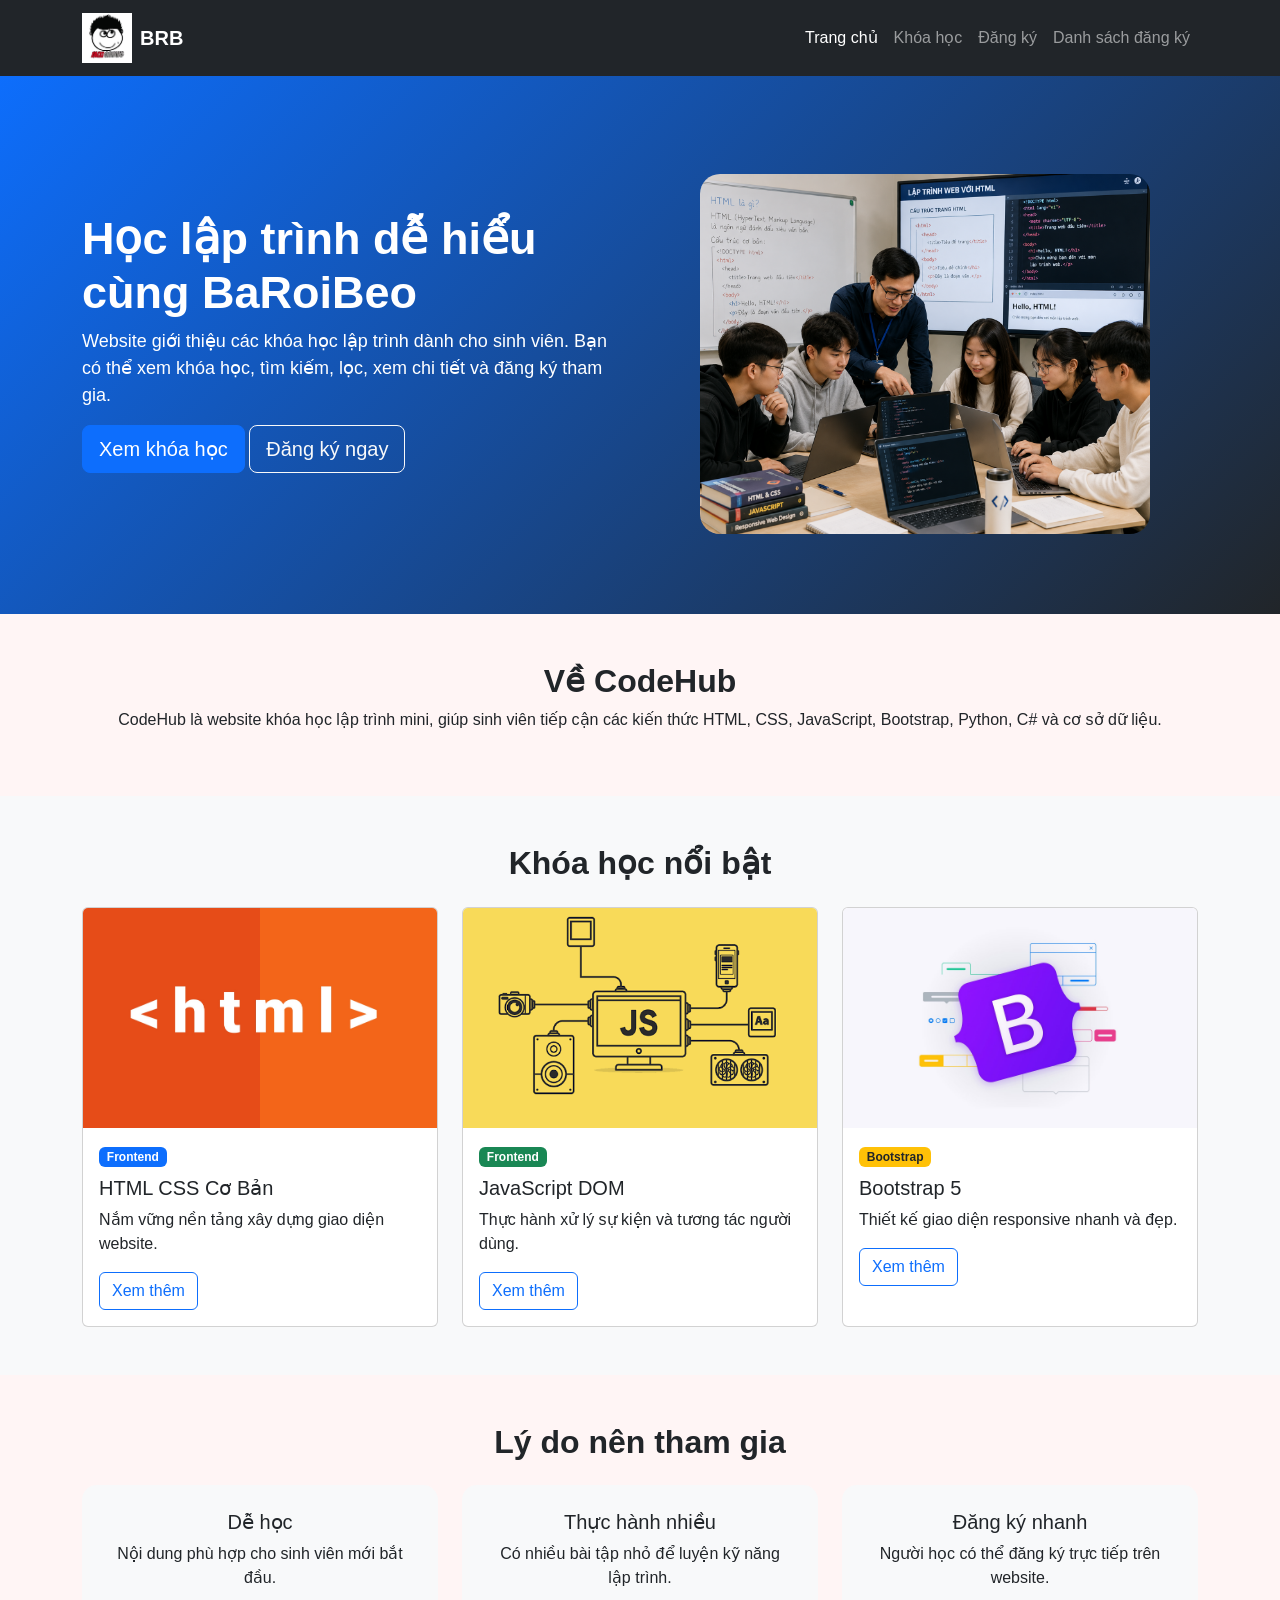
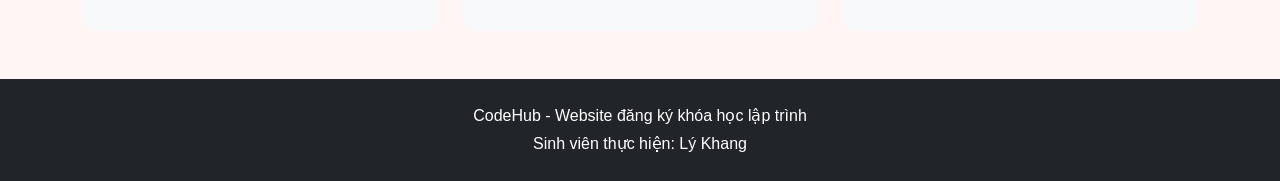
==== index.html @ 0f8fac26 "first commit" ====
<!DOCTYPE html>
<html lang="vi">
<head>
    <meta charset="UTF-8">
    <meta name="viewport" content="width=device-width, initial-scale=1.0">
    <title>CodeHub - Trang chủ</title>

    <link href="https://cdn.jsdelivr.net/npm/bootstrap@5.3.3/dist/css/bootstrap.min.css" rel="stylesheet">
    <link rel="stylesheet" href="assets/css/style.css">
</head>
<body>

<nav class="navbar navbar-expand-lg navbar-dark bg-dark fixed-top">
    <div class="container">
         <a class="navbar-brand d-flex align-items-center" href="index.html">
    <img
        src="/MEDIA/IMAGE/Mixigaming-Logo.jpg"
        alt="Logo"
        width="50"
        class="me-2">
    <span class="fw-bold">
        BRB
    </span>
</a>

        <button class="navbar-toggler" type="button" data-bs-toggle="collapse" data-bs-target="#mainNavbar">
            <span class="navbar-toggler-icon"></span>
        </button>

        <div class="collapse navbar-collapse" id="mainNavbar">
            <ul class="navbar-nav ms-auto">
                <li class="nav-item"><a class="nav-link active" href="index.html">Trang chủ</a></li>
                <li class="nav-item"><a class="nav-link" href="courses.html">Khóa học</a></li>
                <li class="nav-item"><a class="nav-link" href="register.html">Đăng ký</a></li>
                <li class="nav-item"><a class="nav-link" href="registrations.html">Danh sách đăng ký</a></li>
            </ul>
        </div>
    </div>
</nav>

<section class="hero-section">
    <div class="container">
        <div class="row align-items-center">
            <div class="col-lg-6">
                <h1 class="hero-title">Học lập trình dễ hiểu cùng BaRoiBeo</h1>
                <p class="hero-text">
                    Website giới thiệu các khóa học lập trình dành cho sinh viên.
                    Bạn có thể xem khóa học, tìm kiếm, lọc, xem chi tiết và đăng ký tham gia.
                </p>
                <a href="courses.html" class="btn btn-primary btn-lg">Xem khóa học</a>
                <a href="register.html" class="btn btn-outline-light btn-lg">Đăng ký ngay</a>
            </div>

            <div class="col-lg-6 text-center mt-4">
                <img src="/MEDIA/IMAGE/WEB_MAIN/Anh-hero.png" alt="Banner" class="img-fluid hero-img">
            </div>
        </div>
    </div>
</section>

<section class="py-5">
    <div class="container text-center">
        <h2 class="section-title">Về CodeHub</h2>
        <p>
            CodeHub là website khóa học lập trình mini, giúp sinh viên tiếp cận các kiến thức
            HTML, CSS, JavaScript, Bootstrap, Python, C# và cơ sở dữ liệu.
        </p>
    </div>
</section>

<section class="py-5 bg-light">
    <div class="container">
        <h2 class="section-title text-center mb-4">Khóa học nổi bật</h2>

        <div class="row g-4">
            <div class="col-md-4">
                <div class="card h-100 course-card">
                    <img src="/MEDIA/IMAGE/WEB_MAIN/html.jpg" class="card-img-top" alt="HTML CSS">
                    <div class="card-body">
                        <span class="badge bg-primary">Frontend</span>
                        <h5 class="mt-2">HTML CSS Cơ Bản</h5>
                        <p>Nắm vững nền tảng xây dựng giao diện website.</p>
                        <a href="courses.html" class="btn btn-outline-primary">Xem thêm</a>
                    </div>
                </div>
            </div>

            <div class="col-md-4">
                <div class="card h-100 course-card">
                    <img src="/MEDIA/IMAGE/WEB_MAIN/images.png" class="card-img-top" alt="JavaScript">
                    <div class="card-body">
                        <span class="badge bg-success">Frontend</span>
                        <h5 class="mt-2">JavaScript DOM</h5>
                        <p>Thực hành xử lý sự kiện và tương tác người dùng.</p>
                        <a href="courses.html" class="btn btn-outline-primary">Xem thêm</a>
                    </div>
                </div>
            </div>

            <div class="col-md-4">
                <div class="card h-100 course-card">
                    <img src="/MEDIA/IMAGE/WEB_MAIN/Boostrap5.jpg" class="card-img-top" alt="Bootstrap">
                    <div class="card-body">
                        <span class="badge bg-warning text-dark">Bootstrap</span>
                        <h5 class="mt-2">Bootstrap 5</h5>
                        <p>Thiết kế giao diện responsive nhanh và đẹp.</p>
                        <a href="courses.html" class="btn btn-outline-primary">Xem thêm</a>
                    </div>
                </div>
            </div>
        </div>
    </div>
</section>

<section class="py-5">
    <div class="container">
        <h2 class="section-title text-center mb-4">Lý do nên tham gia</h2>

        <div class="row g-4 text-center">
            <div class="col-md-4">
                <div class="benefit-box">
                    <h5>Dễ học</h5>
                    <p>Nội dung phù hợp cho sinh viên mới bắt đầu.</p>
                </div>
            </div>

            <div class="col-md-4">
                <div class="benefit-box">
                    <h5>Thực hành nhiều</h5>
                    <p>Có nhiều bài tập nhỏ để luyện kỹ năng lập trình.</p>
                </div>
            </div>

            <div class="col-md-4">
                <div class="benefit-box">
                    <h5>Đăng ký nhanh</h5>
                    <p>Người học có thể đăng ký trực tiếp trên website.</p>
                </div>
            </div>
        </div>
    </div>
</section>

<footer class="footer text-center">
    <p class="mb-1">CodeHub - Website đăng ký khóa học lập trình</p>
    <p class="mb-0">Sinh viên thực hiện: Lý Khang</p>
</footer>

<script src="https://cdn.jsdelivr.net/npm/bootstrap@5.3.3/dist/js/bootstrap.bundle.min.js"></script>

</body>
</html>
---- assets/css/style.css ----
body {
    font-family: Arial, sans-serif;
    padding-top: 70px;
}

.logo {
    width: 45px;
    height: 45px;
    object-fit: contain;
}

.hero-section {
    background: linear-gradient(135deg, #0d6efd, #212529);
    color: white;
    padding: 80px 0;
}

.hero-title {
    font-size: 45px;
    font-weight: bold;
}

.hero-text {
    font-size: 18px;
}

.hero-img {
    max-height: 360px;
    border-radius: 20px;
}

.section-title {
    font-weight: bold;
}

.course-card {
    transition: 0.3s;
}

.course-card:hover {
    transform: translateY(-6px);
}

.course-card img {
    height: 220px;
    object-fit: cover;
}

.benefit-box {
    background-color: #f8f9fa;
    padding: 25px;
    border-radius: 15px;
    height: 100%;
}

.footer {
    background-color: #212529;
    color: white;
    padding: 25px 0;
}

@media (max-width: 768px) {
    .hero-title {
        font-size: 32px;
    }

    .hero-section {
        text-align: center;
    }
}


#registerForm {
    max-width: 700px;
    margin: 0 auto;
    border: none;
    border-top: 6px solid #dc3545;
    border-radius: 18px;
    background-color: #ffffff;
}

#registerForm .form-label {
    font-weight: bold;
    color: #212529;
}

#registerForm .form-control,
#registerForm .form-select {
    border-radius: 10px;
    border: 1px solid #ced4da;
    padding: 10px 12px;
}

#registerForm .form-control:focus,
#registerForm .form-select:focus {
    border-color: #dc3545;
    box-shadow: 0 0 0 0.2rem rgba(220, 53, 69, 0.25);
}

#registerForm .btn-primary {
    background-color: #dc3545;
    border-color: #dc3545;
    border-radius: 10px;
    padding: 10px;
    font-weight: bold;
}

#registerForm .btn-primary:hover {
    background-color: #bb2d3b;
    border-color: #bb2d3b;
}

.text-danger {
    font-size: 14px;
    margin-top: 5px;
    display: block;
}

main h1 {
    color: #dc3545;
    font-weight: bold;
}

body {
    background-color: #fff5f5;
}
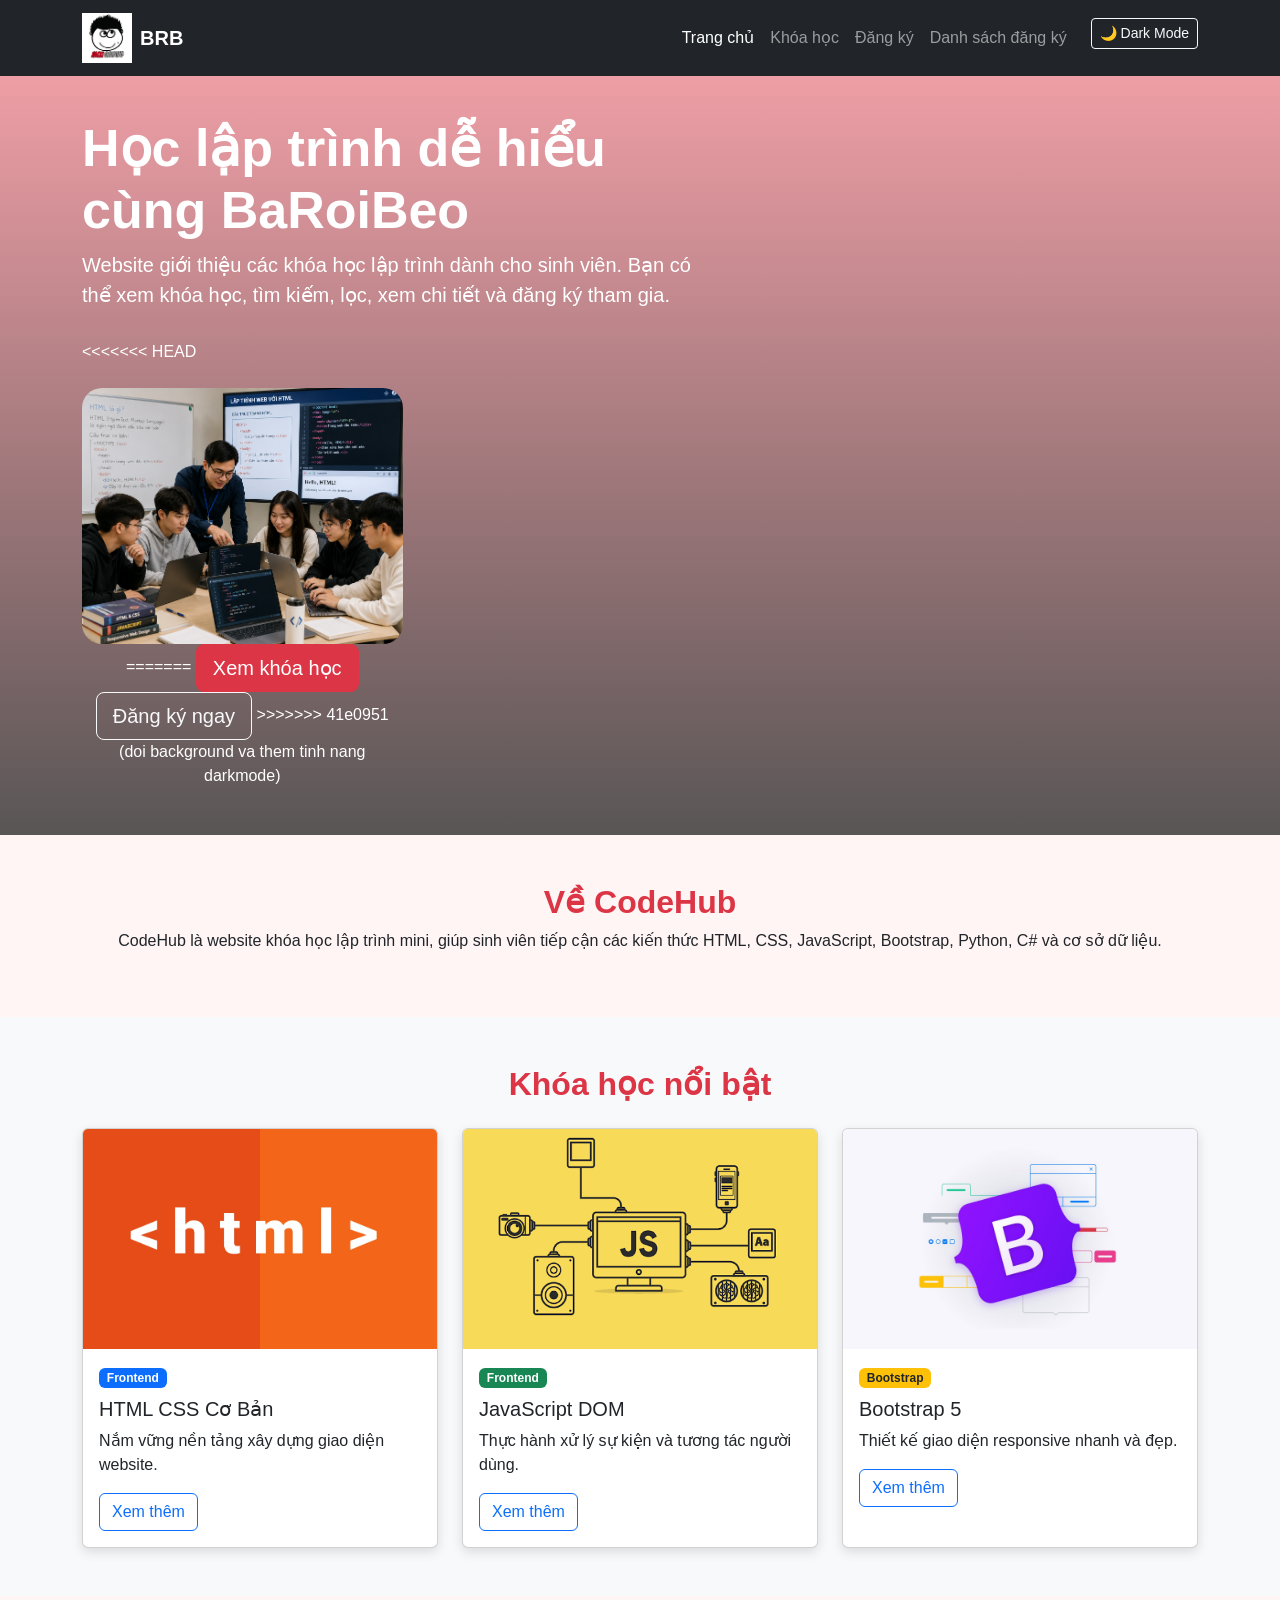
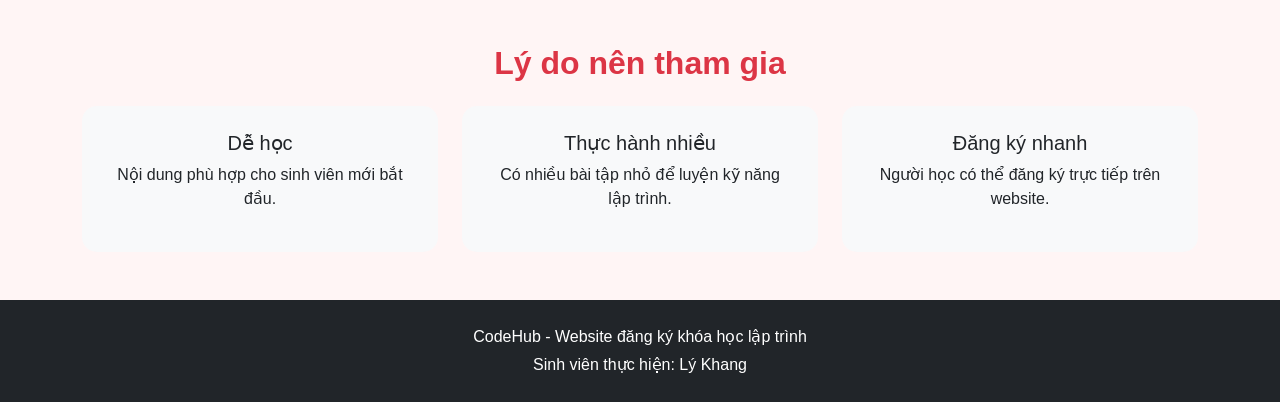
==== commit 65540a8d: "doi background va them tinh nang darkmode" ====
--- a/index.html
+++ b/index.html
@@ -7,6 +7,7 @@
 
     <link href="https://cdn.jsdelivr.net/npm/bootstrap@5.3.3/dist/css/bootstrap.min.css" rel="stylesheet">
     <link rel="stylesheet" href="assets/css/style.css">
+    <link rel="icon" href="MEDIA/IMAGE/Mixigaming-Logo.jpg" type="image/x-icon">
 </head>
 <body>
 
@@ -14,7 +15,7 @@
     <div class="container">
          <a class="navbar-brand d-flex align-items-center" href="index.html">
     <img
-        src="/MEDIA/IMAGE/Mixigaming-Logo.jpg"
+        src="MEDIA/IMAGE/Mixigaming-Logo.jpg"
         alt="Logo"
         width="50"
         class="me-2">
@@ -33,29 +34,54 @@
                 <li class="nav-item"><a class="nav-link" href="courses.html">Khóa học</a></li>
                 <li class="nav-item"><a class="nav-link" href="register.html">Đăng ký</a></li>
                 <li class="nav-item"><a class="nav-link" href="registrations.html">Danh sách đăng ký</a></li>
+                <li class="nav-item">
+                    <button id="darkModeBtn" class="btn btn-outline-light btn-sm ms-lg-3">
+                        🌙 Dark Mode
+                    </button>
+                </li>
             </ul>
         </div>
     </div>
+
+
 </nav>
 
-<section class="hero-section">
-    <div class="container">
+<section class="hero-video-section">
+
+    <video autoplay muted loop playsinline class="bg-video">
+        <source src="assets/video/background..mp4" type="video/mp4">
+    </video>
+
+    <div class="video-overlay"></div>
+
+    <div class="container hero-content">
         <div class="row align-items-center">
-            <div class="col-lg-6">
-                <h1 class="hero-title">Học lập trình dễ hiểu cùng BaRoiBeo</h1>
+            <div class="col-lg-7">
+                <h1 class="hero-title">
+                    Học lập trình dễ hiểu cùng BaRoiBeo
+                </h1>
+
                 <p class="hero-text">
                     Website giới thiệu các khóa học lập trình dành cho sinh viên.
                     Bạn có thể xem khóa học, tìm kiếm, lọc, xem chi tiết và đăng ký tham gia.
                 </p>
-                <a href="courses.html" class="btn btn-primary btn-lg">Xem khóa học</a>
-                <a href="register.html" class="btn btn-outline-light btn-lg">Đăng ký ngay</a>
-            </div>
 
+<<<<<<< HEAD
             <div class="col-lg-6 text-center mt-4">
-                <img src="/MEDIA/IMAGE/WEB_MAIN/Anh-hero.png" alt="Banner" class="img-fluid hero-img">
+                <img src="MEDIA/IMAGE/WEB_MAIN/Anh-hero.png" alt="Banner" class="img-fluid hero-img">
+=======
+                <a href="courses.html" class="btn btn-danger btn-lg">
+                    Xem khóa học
+                </a>
+
+                <a href="register.html" class="btn btn-outline-light btn-lg">
+                    Đăng ký ngay
+                </a>
+>>>>>>> 41e0951 (doi background va them tinh nang darkmode)
             </div>
         </div>
     </div>
+
 </section>
 
 <section class="py-5">
@@ -75,7 +101,7 @@
         <div class="row g-4">
             <div class="col-md-4">
                 <div class="card h-100 course-card">
-                    <img src="/MEDIA/IMAGE/WEB_MAIN/html.jpg" class="card-img-top" alt="HTML CSS">
+                    <img src="MEDIA/IMAGE/WEB_MAIN/html.jpg" class="card-img-top" alt="HTML CSS">
                     <div class="card-body">
                         <span class="badge bg-primary">Frontend</span>
                         <h5 class="mt-2">HTML CSS Cơ Bản</h5>
@@ -87,7 +113,7 @@
 
             <div class="col-md-4">
                 <div class="card h-100 course-card">
-                    <img src="/MEDIA/IMAGE/WEB_MAIN/images.png" class="card-img-top" alt="JavaScript">
+                    <img src="MEDIA/IMAGE/WEB_MAIN/images.png" class="card-img-top" alt="JavaScript">
                     <div class="card-body">
                         <span class="badge bg-success">Frontend</span>
                         <h5 class="mt-2">JavaScript DOM</h5>
@@ -99,7 +125,7 @@
 
             <div class="col-md-4">
                 <div class="card h-100 course-card">
-                    <img src="/MEDIA/IMAGE/WEB_MAIN/Boostrap5.jpg" class="card-img-top" alt="Bootstrap">
+                    <img src="MEDIA/IMAGE/WEB_MAIN/Boostrap5.jpg" class="card-img-top" alt="Bootstrap">
                     <div class="card-body">
                         <span class="badge bg-warning text-dark">Bootstrap</span>
                         <h5 class="mt-2">Bootstrap 5</h5>
@@ -147,6 +173,7 @@
 </footer>
 
 <script src="https://cdn.jsdelivr.net/npm/bootstrap@5.3.3/dist/js/bootstrap.bundle.min.js"></script>
+<script src="assets/js/main.js"></script>
 
 </body>
-</html>+</html>
--- a/assets/css/style.css
+++ b/assets/css/style.css
@@ -1,6 +1,39 @@
+:root {
+    --bg-color: #fff5f5;
+    --text-color: #212529;
+    --card-bg: #ffffff;
+    --box-bg: #f8f9fa;
+    --primary-color: #dc3545;
+    --primary-hover: #bb2d3b;
+    --border-color: #ced4da;
+    --footer-bg: #212529;
+    --footer-text: #ffffff;
+    --input-bg: #ffffff;
+    --input-text: #212529;
+    --shadow-color: rgba(0, 0, 0, 0.12);
+}
+
+body.dark-mode {
+    --bg-color: #181818;
+    --text-color: #f8f9fa;
+    --card-bg: #252525;
+    --box-bg: #2d2d2d;
+    --primary-color: #ff4757;
+    --primary-hover: #ff6b81;
+    --border-color: #444444;
+    --footer-bg: #0f0f0f;
+    --footer-text: #ffffff;
+    --input-bg: #2b2b2b;
+    --input-text: #ffffff;
+    --shadow-color: rgba(255, 71, 87, 0.15);
+}
+
 body {
     font-family: Arial, sans-serif;
     padding-top: 70px;
+    background-color: var(--bg-color);
+    color: var(--text-color);
+    transition: 0.3s;
 }
 
 .logo {
@@ -9,19 +42,21 @@
     object-fit: contain;
 }
 
+/* HERO */
 .hero-section {
-    background: linear-gradient(135deg, #0d6efd, #212529);
+    background: linear-gradient(135deg, #dc3545, #212529);
     color: white;
     padding: 80px 0;
 }
 
 .hero-title {
-    font-size: 45px;
+    font-size: 52px;
     font-weight: bold;
 }
 
 .hero-text {
-    font-size: 18px;
+    font-size: 20px;
+    margin-bottom: 30px;
 }
 
 .hero-img {
@@ -29,12 +64,61 @@
     border-radius: 20px;
 }
 
-.section-title {
+/* VIDEO BACKGROUND */
+.hero-video-section {
+    position: relative;
+    min-height: 85vh;
+    overflow: hidden;
+    color: white;
+    display: flex;
+    align-items: center;
+}
+
+.bg-video {
+    position: absolute;
+    top: 50%;
+    left: 50%;
+    min-width: 100%;
+    min-height: 100%;
+    width: auto;
+    height: auto;
+    transform: translate(-50%, -50%);
+    object-fit: cover;
+    z-index: 1;
+}
+
+.video-overlay {
+    position: absolute;
+    top: 0;
+    left: 0;
+    right: 0;
+    bottom: 0;
+    background: linear-gradient(
+        rgba(220, 53, 69, 0.45),
+        rgba(0, 0, 0, 0.65)
+    );
+    z-index: 2;
+}
+
+.hero-content {
+    position: relative;
+    z-index: 3;
+}
+
+/* SECTION */
+.section-title,
+main h1 {
     font-weight: bold;
-}
-
+    color: var(--primary-color);
+}
+
+/* CARD */
+.card,
 .course-card {
+    background-color: var(--card-bg);
+    color: var(--text-color);
     transition: 0.3s;
+    box-shadow: 0 4px 12px var(--shadow-color);
 }
 
 .course-card:hover {
@@ -46,81 +130,98 @@
     object-fit: cover;
 }
 
+/* BENEFIT */
 .benefit-box {
-    background-color: #f8f9fa;
+    background-color: var(--box-bg);
+    color: var(--text-color);
     padding: 25px;
     border-radius: 15px;
     height: 100%;
 }
 
+/* FORM ĐĂNG KÝ */
+#registerForm {
+    max-width: 700px;
+    margin: 0 auto;
+    border: none;
+    border-top: 6px solid var(--primary-color);
+    border-radius: 18px;
+    background-color: var(--card-bg);
+    color: var(--text-color);
+    box-shadow: 0 4px 12px var(--shadow-color);
+}
+
+#registerForm .form-label {
+    font-weight: bold;
+    color: var(--text-color);
+}
+
+#registerForm .form-control,
+#registerForm .form-select {
+    border-radius: 10px;
+    border: 1px solid var(--border-color);
+    padding: 10px 12px;
+    background-color: var(--input-bg);
+    color: var(--input-text);
+}
+
+#registerForm .form-control:focus,
+#registerForm .form-select:focus {
+    border-color: var(--primary-color);
+    box-shadow: 0 0 0 0.2rem rgba(220, 53, 69, 0.25);
+}
+
+#registerForm .btn-primary,
+.btn-primary {
+    background-color: var(--primary-color);
+    border-color: var(--primary-color);
+}
+
+#registerForm .btn-primary:hover,
+.btn-primary:hover {
+    background-color: var(--primary-hover);
+    border-color: var(--primary-hover);
+}
+
+.text-danger {
+    font-size: 14px;
+    margin-top: 5px;
+    display: block;
+}
+
+/* TABLE */
+.table {
+    background-color: var(--card-bg);
+    color: var(--text-color);
+}
+
+body.dark-mode .table {
+    --bs-table-bg: var(--card-bg);
+    --bs-table-color: var(--text-color);
+    --bs-table-border-color: var(--border-color);
+}
+
+/* MODAL */
+.modal-content {
+    background-color: var(--card-bg);
+    color: var(--text-color);
+}
+
+/* FOOTER */
 .footer {
-    background-color: #212529;
-    color: white;
+    background-color: var(--footer-bg);
+    color: var(--footer-text);
     padding: 25px 0;
 }
 
+/* RESPONSIVE */
 @media (max-width: 768px) {
     .hero-title {
         font-size: 32px;
     }
 
-    .hero-section {
+    .hero-section,
+    .hero-video-section {
         text-align: center;
     }
-}
-
-
-#registerForm {
-    max-width: 700px;
-    margin: 0 auto;
-    border: none;
-    border-top: 6px solid #dc3545;
-    border-radius: 18px;
-    background-color: #ffffff;
-}
-
-#registerForm .form-label {
-    font-weight: bold;
-    color: #212529;
-}
-
-#registerForm .form-control,
-#registerForm .form-select {
-    border-radius: 10px;
-    border: 1px solid #ced4da;
-    padding: 10px 12px;
-}
-
-#registerForm .form-control:focus,
-#registerForm .form-select:focus {
-    border-color: #dc3545;
-    box-shadow: 0 0 0 0.2rem rgba(220, 53, 69, 0.25);
-}
-
-#registerForm .btn-primary {
-    background-color: #dc3545;
-    border-color: #dc3545;
-    border-radius: 10px;
-    padding: 10px;
-    font-weight: bold;
-}
-
-#registerForm .btn-primary:hover {
-    background-color: #bb2d3b;
-    border-color: #bb2d3b;
-}
-
-.text-danger {
-    font-size: 14px;
-    margin-top: 5px;
-    display: block;
-}
-
-main h1 {
-    color: #dc3545;
-    font-weight: bold;
-}
-
-body {
-    background-color: #fff5f5;
 }
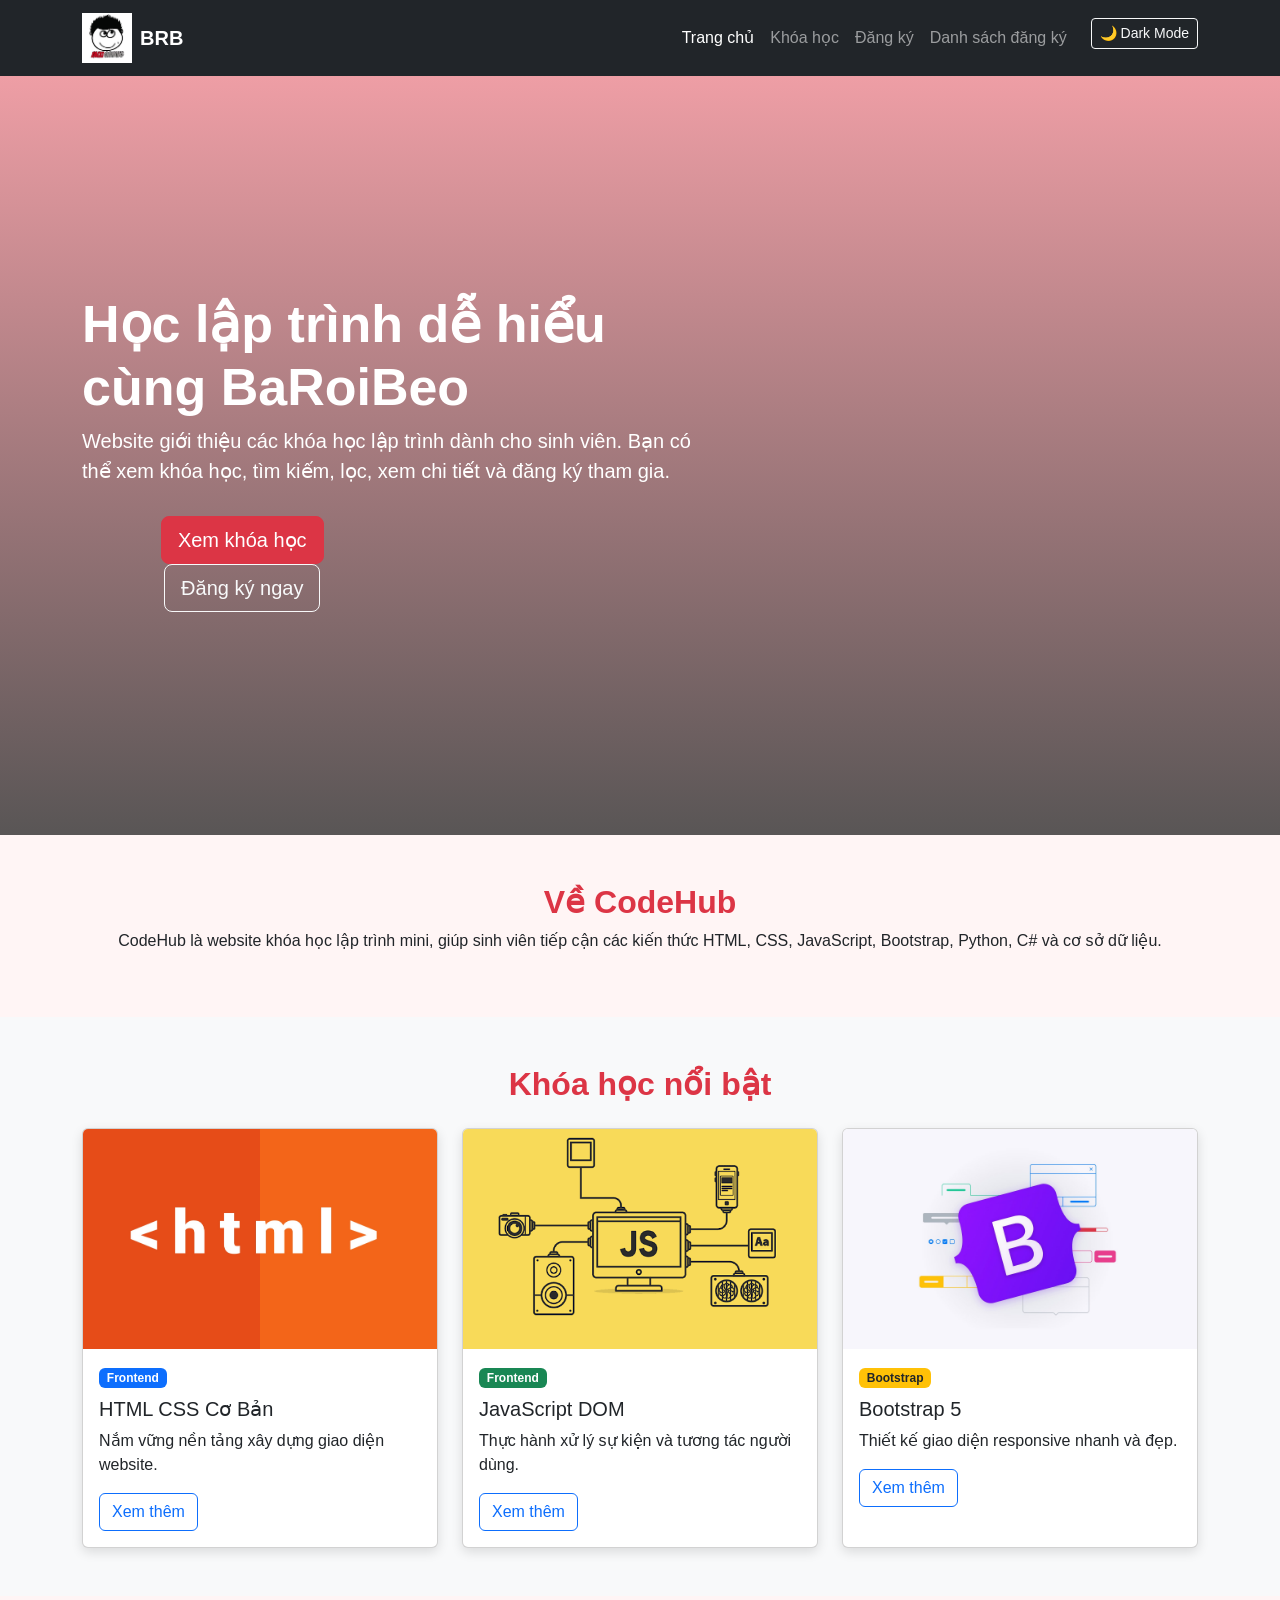
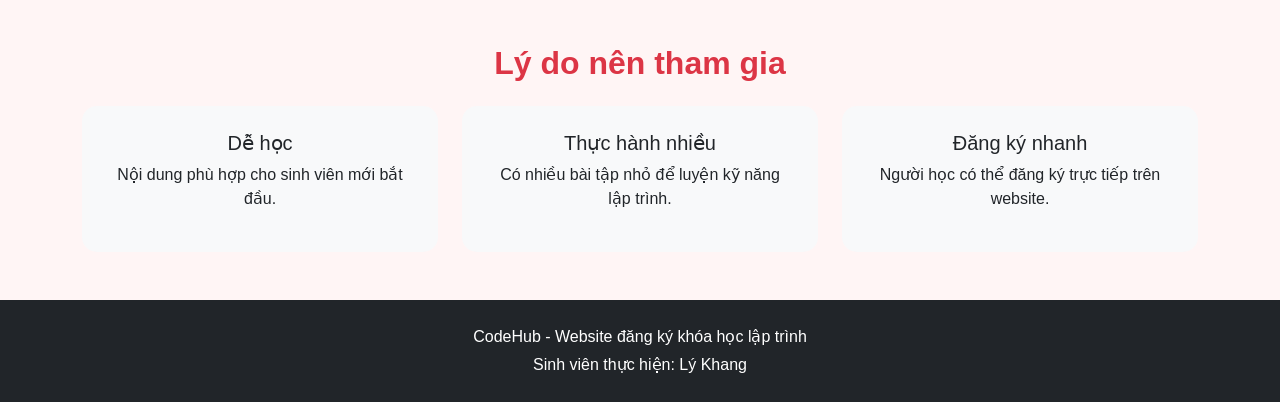
==== commit 7c98e643: "Update index.html to include buttons instead of image Removed image element and added course and reg" ====
--- a/index.html
+++ b/index.html
@@ -66,10 +66,7 @@
                     Bạn có thể xem khóa học, tìm kiếm, lọc, xem chi tiết và đăng ký tham gia.
                 </p>
 
-<<<<<<< HEAD
             <div class="col-lg-6 text-center mt-4">
-                <img src="MEDIA/IMAGE/WEB_MAIN/Anh-hero.png" alt="Banner" class="img-fluid hero-img">
-=======
                 <a href="courses.html" class="btn btn-danger btn-lg">
                     Xem khóa học
                 </a>
@@ -77,7 +74,6 @@
                 <a href="register.html" class="btn btn-outline-light btn-lg">
                     Đăng ký ngay
                 </a>
->>>>>>> 41e0951 (doi background va them tinh nang darkmode)
             </div>
         </div>
     </div>
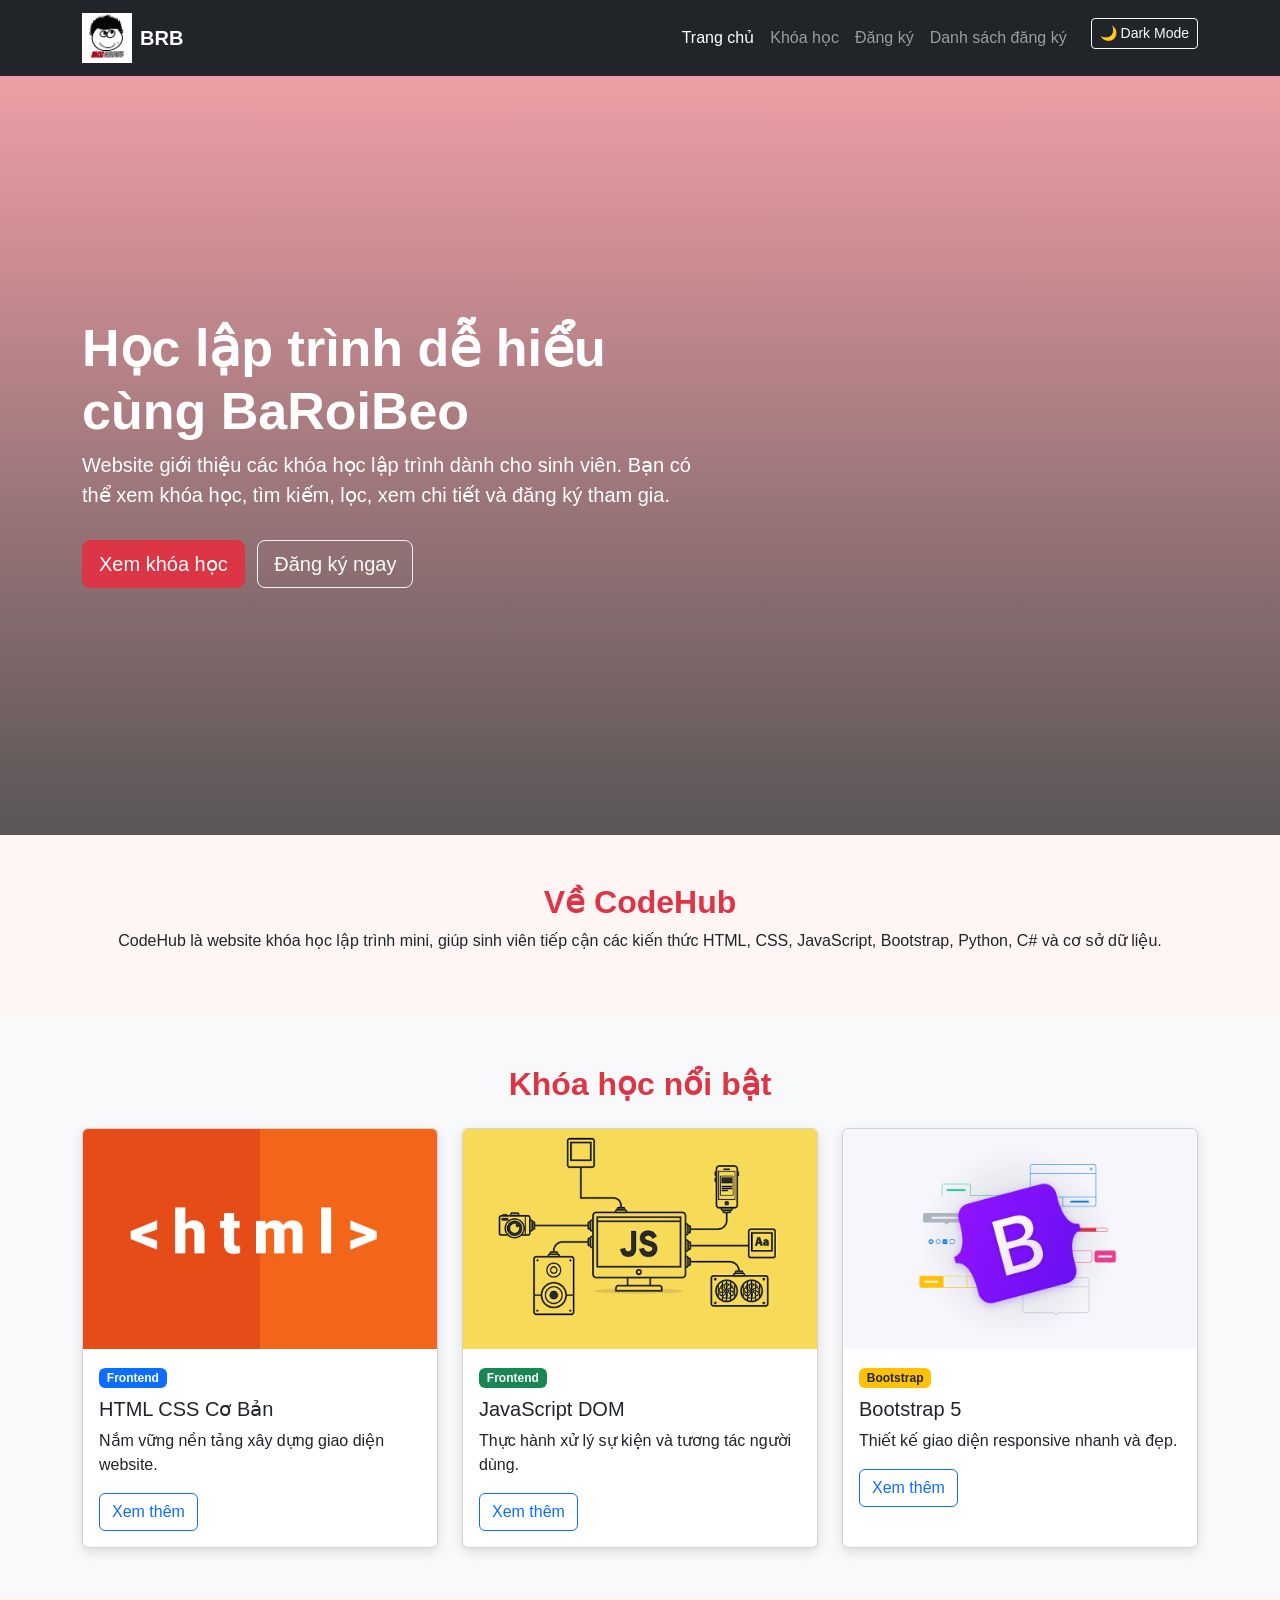
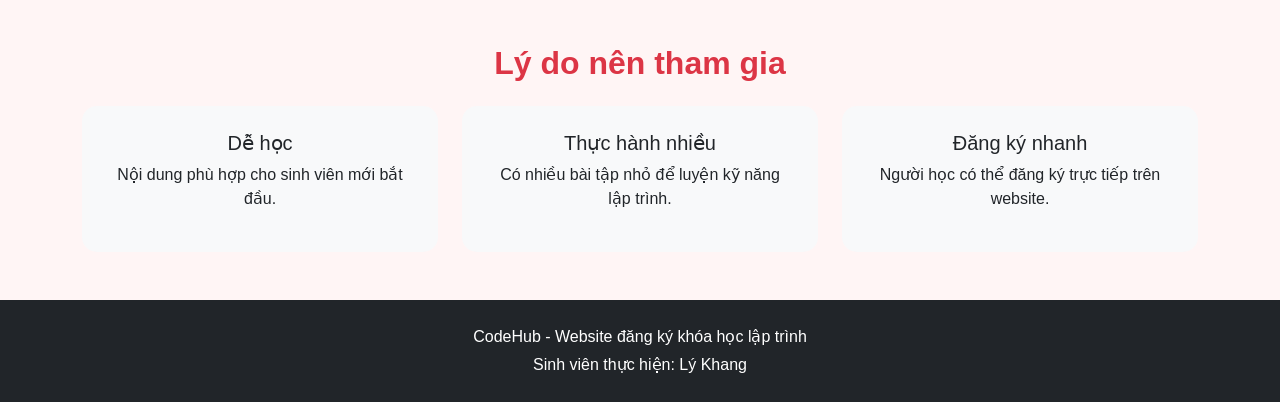
==== commit 9992de74: "Update button classes for course links" ====
--- a/index.html
+++ b/index.html
@@ -56,6 +56,7 @@
 
     <div class="container hero-content">
         <div class="row align-items-center">
+
             <div class="col-lg-7">
                 <h1 class="hero-title">
                     Học lập trình dễ hiểu cùng BaRoiBeo
@@ -66,8 +67,7 @@
                     Bạn có thể xem khóa học, tìm kiếm, lọc, xem chi tiết và đăng ký tham gia.
                 </p>
 
-            <div class="col-lg-6 text-center mt-4">
-                <a href="courses.html" class="btn btn-danger btn-lg">
+                <a href="courses.html" class="btn btn-danger btn-lg me-2">
                     Xem khóa học
                 </a>
 
@@ -75,6 +75,7 @@
                     Đăng ký ngay
                 </a>
             </div>
+
         </div>
     </div>
 
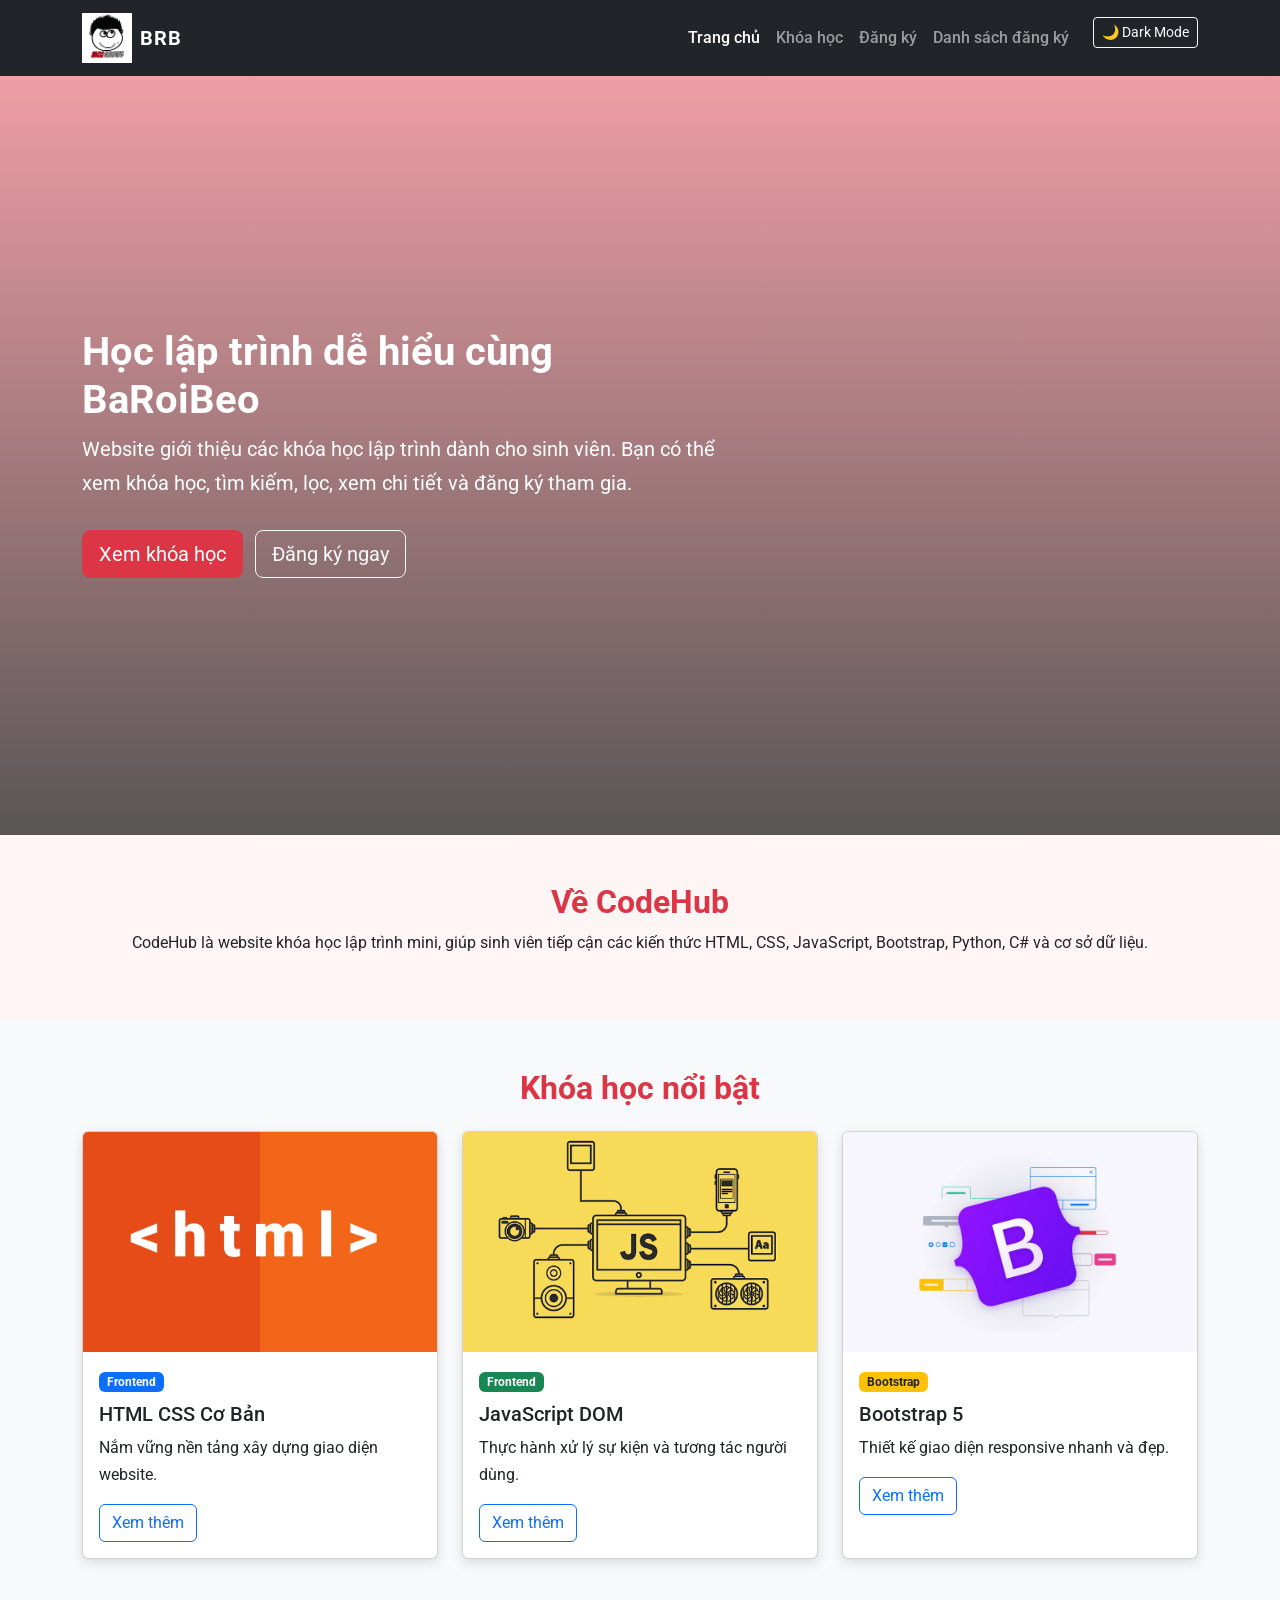
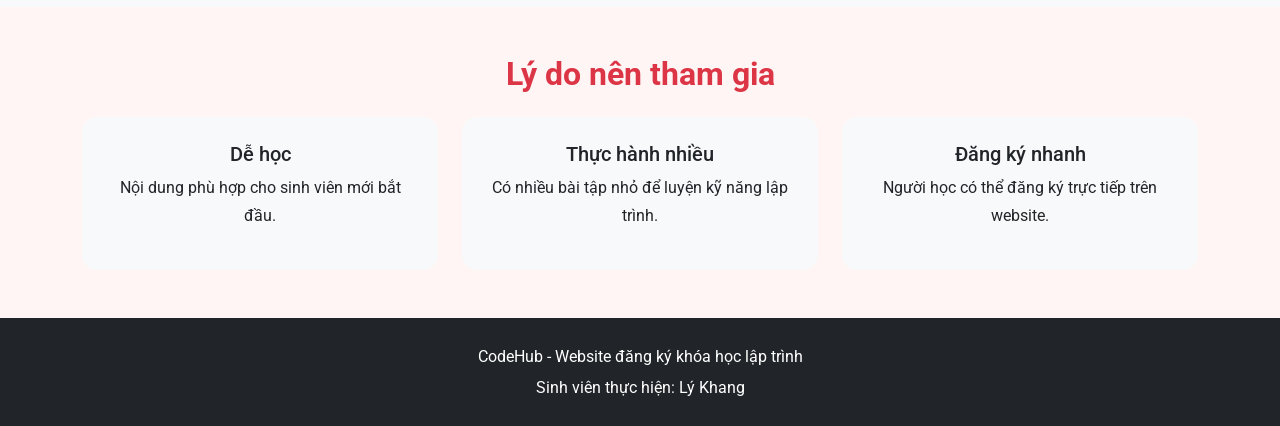
==== commit 35bf35be: "doi font cho trang" ====
--- a/index.html
+++ b/index.html
@@ -6,6 +6,10 @@
     <title>CodeHub - Trang chủ</title>
 
     <link href="https://cdn.jsdelivr.net/npm/bootstrap@5.3.3/dist/css/bootstrap.min.css" rel="stylesheet">
+    <link rel="preconnect" href="https://fonts.googleapis.com">
+    <link rel="preconnect" href="https://fonts.gstatic.com" crossorigin>
+    <link href="https://fonts.googleapis.com/css2?family=Roboto:wght@300;400;500;700&display=swap" rel="stylesheet">
+    
     <link rel="stylesheet" href="assets/css/style.css">
     <link rel="icon" href="MEDIA/IMAGE/Mixigaming-Logo.jpg" type="image/x-icon">
 </head>
@@ -173,4 +177,4 @@
 <script src="assets/js/main.js"></script>
 
 </body>
-</html>
+</html>
--- a/assets/css/style.css
+++ b/assets/css/style.css
@@ -29,7 +29,9 @@
 }
 
 body {
-    font-family: Arial, sans-serif;
+    font-family: "Roboto", sans-serif;
+    font-size: 16px;
+    line-height: 1.6;
     padding-top: 70px;
     background-color: var(--bg-color);
     color: var(--text-color);
@@ -40,6 +42,15 @@
     width: 45px;
     height: 45px;
     object-fit: contain;
+}
+
+.navbar-brand {
+    font-weight: 700;
+    letter-spacing: 1px;
+}
+
+.nav-link {
+    font-weight: 500;
 }
 
 /* HERO */
@@ -50,7 +61,7 @@
 }
 
 .hero-title {
-    font-size: 52px;
+    font-weight: 700;
     font-weight: bold;
 }
 
@@ -105,9 +116,15 @@
     z-index: 3;
 }
 
+p {
+    font-weight: 400;
+    line-height: 1.7;
+}
+
 /* SECTION */
 .section-title,
 main h1 {
+    font-weight: 700;
     font-weight: bold;
     color: var(--primary-color);
 }
